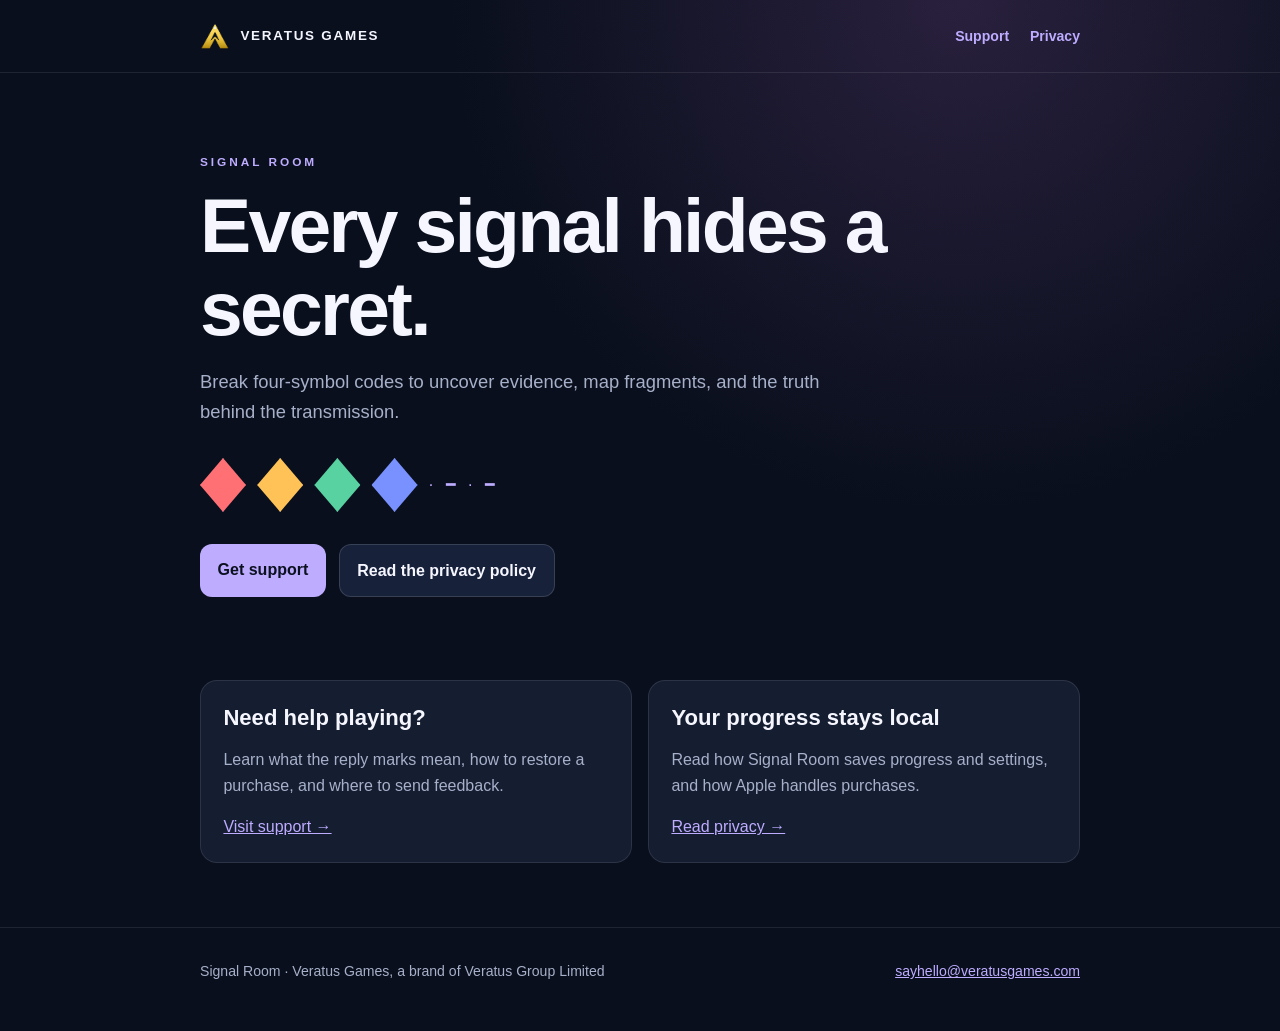
==== index.html @ 80291bcd "Publish Signal Room support and privacy pages" ====
<!doctype html><html lang="en"><head><meta charset="utf-8"><meta name="viewport" content="width=device-width,initial-scale=1"><meta name="description" content="Signal Room support and privacy information from Veratus Games."><title>Signal Room · Veratus Games</title><link rel="icon" href="assets/icon.png"><link rel="stylesheet" href="assets/style.css"></head><body><header><nav class="wrap"><a class="brand" href="./"><img src="assets/veratus-mark.png" alt="">Veratus Games</a><div class="links"><a href="support/">Support</a><a href="privacy/">Privacy</a></div></nav></header><main class="wrap"><div class="hero"><p class="eyebrow">Signal Room</p><h1>Every signal hides a secret.</h1><p class="lead">Break four-symbol codes to uncover evidence, map fragments, and the truth behind the transmission.</p><div class="glyphs" aria-hidden="true"><span class="gem coral"></span><span class="gem gold"></span><span class="gem jade"></span><span class="gem indigo"></span><span>· ━ · ━</span></div><div class="actions"><a class="button" href="support/">Get support</a><a class="button secondary" href="privacy/">Read the privacy policy</a></div></div><div class="grid"><div class="card"><h2>Need help playing?</h2><p>Learn what the reply marks mean, how to restore a purchase, and where to send feedback.</p><a href="support/">Visit support →</a></div><div class="card"><h2>Your progress stays local</h2><p>Read how Signal Room saves progress and settings, and how Apple handles purchases.</p><a href="privacy/">Read privacy →</a></div></div></main><footer><div class="wrap"><span>Signal Room · Veratus Games, a brand of Veratus Group Limited</span><span><a href="mailto:sayhello@veratusgames.com?subject=Signal%20Room%20support">sayhello@veratusgames.com</a></span></div></footer></body></html>
---- assets/style.css ----
:root{color-scheme:dark;--ink:#090f1c;--panel:#17213a;--text:#f5f6ff;--muted:#a7b0c9;--accent:#bdacff;--gold:#f4c960}
*{box-sizing:border-box}html{font-family:-apple-system,BlinkMacSystemFont,"Segoe UI",sans-serif;background:var(--ink);color:var(--text)}body{margin:0;min-height:100vh;background:radial-gradient(circle at 75% 0%,#29203d 0,transparent 32rem),var(--ink);line-height:1.6}a{color:var(--accent)}a:hover{color:#e0d8ff}a:focus-visible{outline:2px solid var(--gold);outline-offset:4px;border-radius:4px}.wrap{width:min(100% - 2.5rem,880px);margin:auto}.brand{display:flex;align-items:center;gap:.65rem;text-decoration:none;color:var(--text);font-size:.84rem;font-weight:750;letter-spacing:.13em;text-transform:uppercase}.brand img{width:30px;height:30px;object-fit:contain}header{padding:1.3rem 0;border-bottom:1px solid #ffffff16}nav{display:flex;justify-content:space-between;align-items:center;gap:1rem;flex-wrap:wrap}nav .links{display:flex;gap:1.3rem;align-items:center}nav .links a{text-decoration:none;font-size:.88rem;font-weight:650}.eyebrow{color:var(--accent);text-transform:uppercase;letter-spacing:.25em;font-size:.74rem;font-weight:800;margin:0 0 .8rem}.hero{padding:5rem 0 3.7rem;position:relative}.hero h1,h1{font-size:clamp(2.4rem,6vw,4.8rem);line-height:1.07;letter-spacing:-.035em;margin:0 0 1rem}h2{font-size:1.38rem;line-height:1.25;margin:0 0 .75rem}p,li{color:var(--muted)}.lead{font-size:1.15rem;max-width:620px}.actions{display:flex;gap:.8rem;flex-wrap:wrap;margin-top:2rem}.button{display:inline-block;padding:.8rem 1.1rem;background:var(--accent);border-radius:12px;color:#0c1120;text-decoration:none;font-weight:750}.button.secondary{background:var(--panel);color:var(--text);border:1px solid #ffffff24}.grid{display:grid;grid-template-columns:repeat(auto-fit,minmax(230px,1fr));gap:1rem;margin:1.5rem 0 3rem}.card,section{background:#151d31;border:1px solid #ffffff19;border-radius:17px;padding:1.4rem;margin:0 0 1rem}.card p:last-child,section p:last-child{margin-bottom:0}.prose{padding:3rem 0 4rem;max-width:760px}.prose h1{font-size:clamp(2.2rem,5vw,3.7rem)}.prose section{margin-top:1.1rem}.meta{font-size:.86rem;color:var(--muted)}footer{border-top:1px solid #ffffff16;padding:2rem 0 3rem;color:var(--muted);font-size:.88rem}footer .wrap{display:flex;justify-content:space-between;gap:1rem;flex-wrap:wrap}.glyphs{display:flex;align-items:center;gap:.7rem;margin:2rem 0;color:var(--accent);letter-spacing:.25em}.gem{width:46px;height:54px;clip-path:polygon(50% 0,100% 50%,50% 100%,0 50%);box-shadow:0 0 24px currentColor}.coral{background:#ff7075}.gold{background:#ffc257}.jade{background:#58d2a1}.indigo{background:#7891ff}@media(max-width:530px){nav .links{gap:.8rem}.hero{padding-top:3.4rem}.prose{padding-top:2.3rem}}
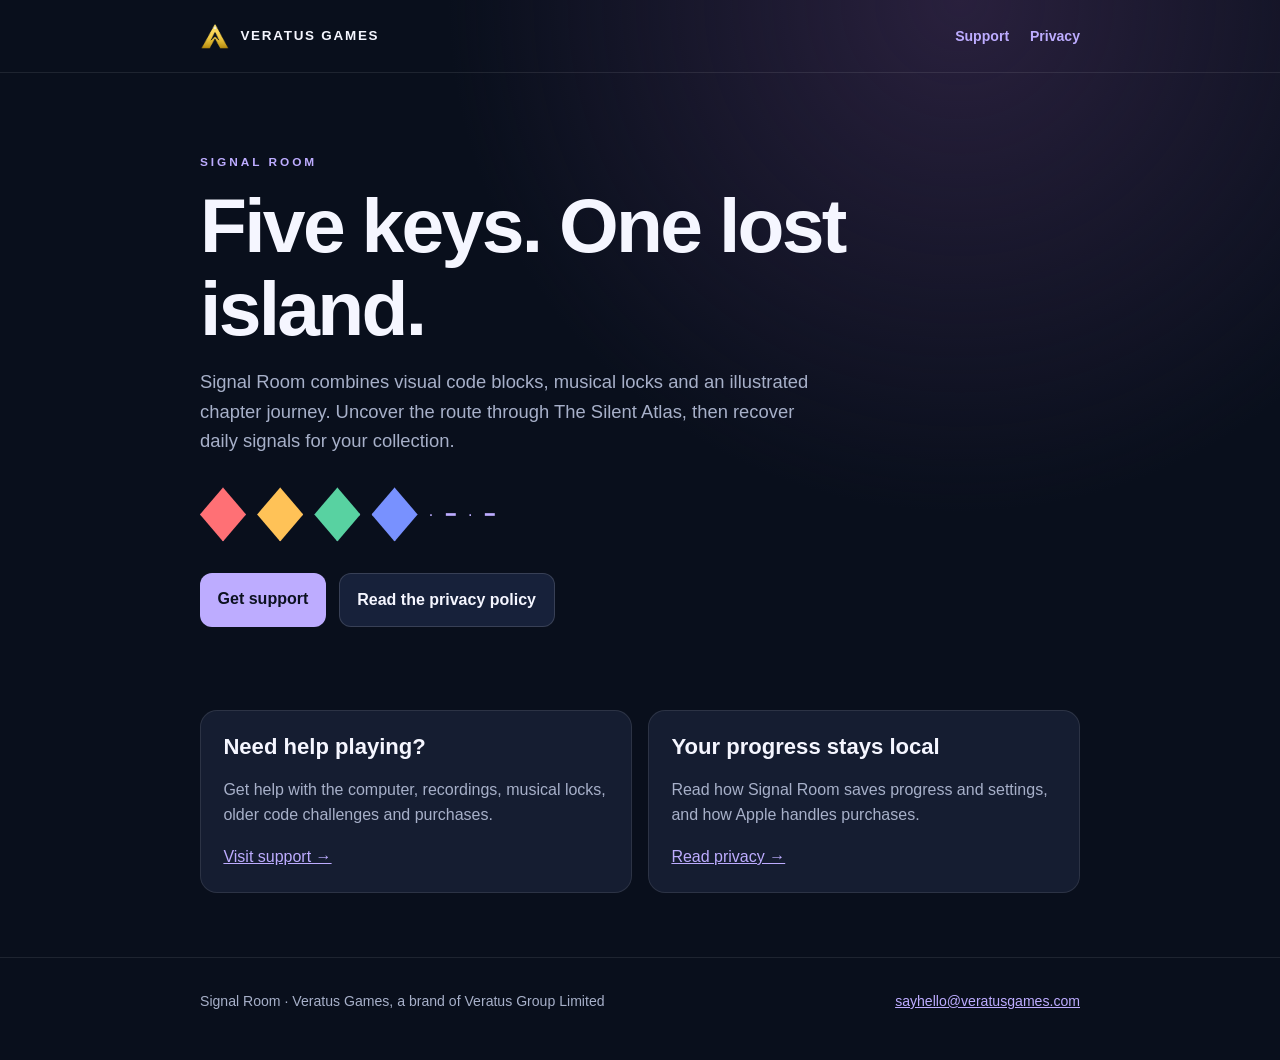
==== commit e20dcc01: "Explain Silent Atlas devices, daily discoveries and local saves" ====
--- a/index.html
+++ b/index.html
@@ -1 +1 @@
-<!doctype html><html lang="en"><head><meta charset="utf-8"><meta name="viewport" content="width=device-width,initial-scale=1"><meta name="description" content="Signal Room support and privacy information from Veratus Games."><title>Signal Room · Veratus Games</title><link rel="icon" href="assets/icon.png"><link rel="stylesheet" href="assets/style.css"></head><body><header><nav class="wrap"><a class="brand" href="./"><img src="assets/veratus-mark.png" alt="">Veratus Games</a><div class="links"><a href="support/">Support</a><a href="privacy/">Privacy</a></div></nav></header><main class="wrap"><div class="hero"><p class="eyebrow">Signal Room</p><h1>Every signal hides a secret.</h1><p class="lead">Break four-symbol codes to uncover evidence, map fragments, and the truth behind the transmission.</p><div class="glyphs" aria-hidden="true"><span class="gem coral"></span><span class="gem gold"></span><span class="gem jade"></span><span class="gem indigo"></span><span>· ━ · ━</span></div><div class="actions"><a class="button" href="support/">Get support</a><a class="button secondary" href="privacy/">Read the privacy policy</a></div></div><div class="grid"><div class="card"><h2>Need help playing?</h2><p>Learn what the reply marks mean, how to restore a purchase, and where to send feedback.</p><a href="support/">Visit support →</a></div><div class="card"><h2>Your progress stays local</h2><p>Read how Signal Room saves progress and settings, and how Apple handles purchases.</p><a href="privacy/">Read privacy →</a></div></div></main><footer><div class="wrap"><span>Signal Room · Veratus Games, a brand of Veratus Group Limited</span><span><a href="mailto:sayhello@veratusgames.com?subject=Signal%20Room%20support">sayhello@veratusgames.com</a></span></div></footer></body></html>
+<!doctype html><html lang="en"><head><meta charset="utf-8"><meta name="viewport" content="width=device-width,initial-scale=1"><meta name="description" content="Signal Room support and privacy information from Veratus Games."><title>Signal Room · Veratus Games</title><link rel="icon" href="assets/icon.png"><link rel="stylesheet" href="assets/style.css"></head><body><header><nav class="wrap"><a class="brand" href="./"><img src="assets/veratus-mark.png" alt="">Veratus Games</a><div class="links"><a href="support/">Support</a><a href="privacy/">Privacy</a></div></nav></header><main class="wrap"><div class="hero"><p class="eyebrow">Signal Room</p><h1>Five keys. One lost island.</h1><p class="lead">Signal Room combines visual code blocks, musical locks and an illustrated chapter journey. Uncover the route through The Silent Atlas, then recover daily signals for your collection.</p><div class="glyphs" aria-hidden="true"><span class="gem coral"></span><span class="gem gold"></span><span class="gem jade"></span><span class="gem indigo"></span><span>· ━ · ━</span></div><div class="actions"><a class="button" href="support/">Get support</a><a class="button secondary" href="privacy/">Read the privacy policy</a></div></div><div class="grid"><div class="card"><h2>Need help playing?</h2><p>Get help with the computer, recordings, musical locks, older code challenges and purchases.</p><a href="support/">Visit support →</a></div><div class="card"><h2>Your progress stays local</h2><p>Read how Signal Room saves progress and settings, and how Apple handles purchases.</p><a href="privacy/">Read privacy →</a></div></div></main><footer><div class="wrap"><span>Signal Room · Veratus Games, a brand of Veratus Group Limited</span><span><a href="mailto:sayhello@veratusgames.com?subject=Signal%20Room%20support">sayhello@veratusgames.com</a></span></div></footer></body></html>
